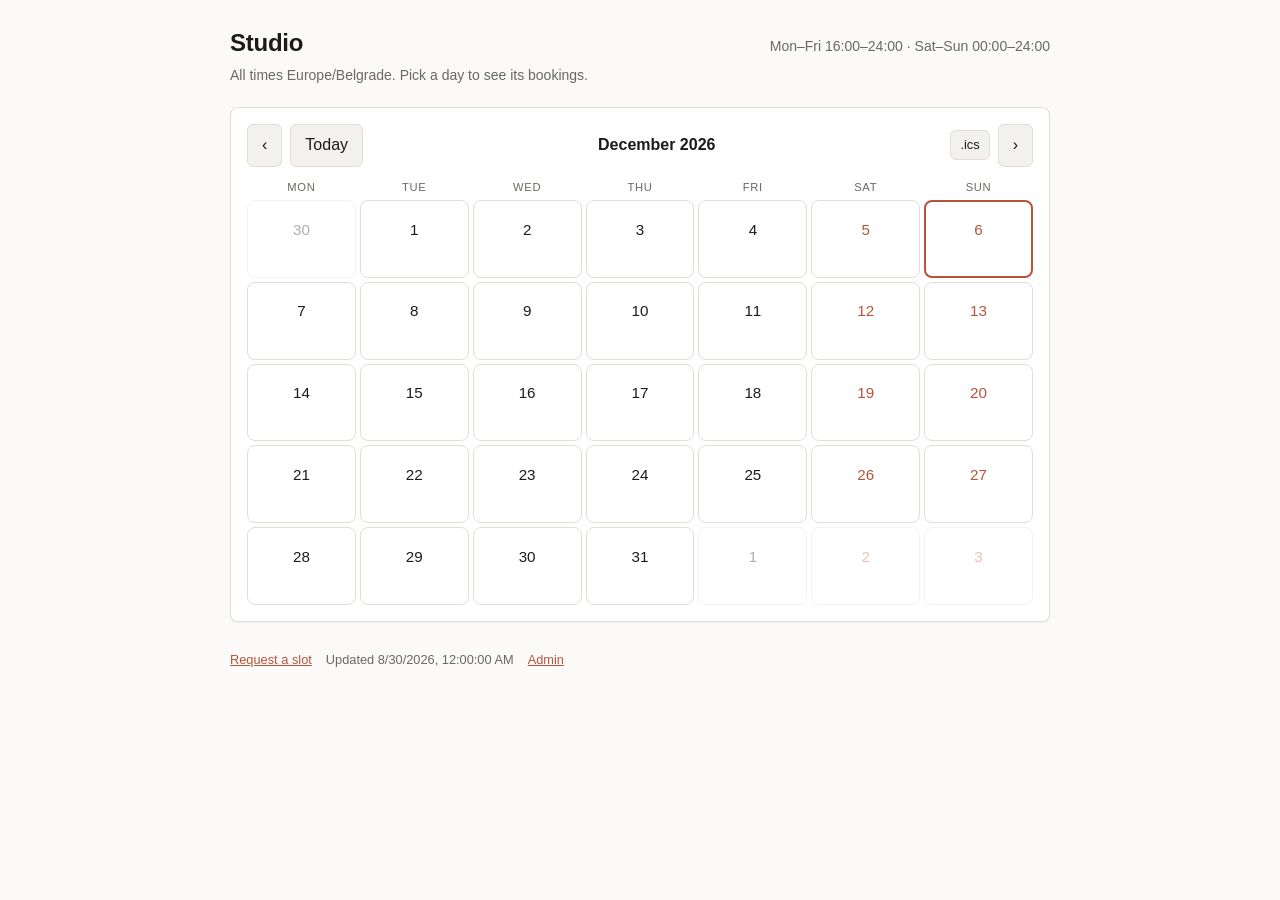
==== index.html @ 329a0c05 "feat: studio booking calendar on GitHub Pages Static month calendar plus a token-authenticated admin" ====
<!doctype html>
<html lang="en">
<head>
<meta charset="utf-8">
<meta name="viewport" content="width=device-width, initial-scale=1">
<title>Studio Scheduler</title>
<meta name="description" content="Studio booking calendar.">
<link rel="stylesheet" href="assets/style.css">
</head>
<body>
<div class="wrap">

  <header class="site-header">
    <h1 id="studio-name">Studio</h1>
    <span class="sub" id="hours-summary"></span>
  </header>
  <p class="hours-note" id="tz-note"></p>

  <div class="msg error" id="load-error" hidden></div>

  <section class="panel">
    <div class="cal-toolbar">
      <button type="button" id="prev-month" aria-label="Previous month">&lsaquo;</button>
      <button type="button" id="this-month">Today</button>
      <div class="cal-title" id="cal-title" aria-live="polite"></div>
      <button type="button" class="small" id="export-ics">.ics</button>
      <button type="button" id="next-month" aria-label="Next month">&rsaquo;</button>
    </div>
    <div class="cal-grid" id="cal-head" aria-hidden="true"></div>
    <div class="cal-grid" id="cal-grid"></div>
  </section>

  <section class="panel" id="day-panel" hidden>
    <h2 id="day-title"></h2>
    <p class="day-window" id="day-window"></p>
    <ul class="slot-list" id="day-slots"></ul>
    <p class="empty" id="day-empty" hidden>No bookings on this day.</p>
    <div id="day-free"></div>
  </section>

  <footer class="site-footer">
    <a id="contact-link" hidden></a>
    <span id="updated-note"></span>
    <a href="admin.html">Admin</a>
  </footer>

</div>
<script src="assets/common.js"></script>
<script src="assets/app.js"></script>
</body>
</html>
---- assets/style.css ----
/* Studio Scheduler — shared styles. Light and dark, no dependencies. */

:root {
  --bg: #fbfaf8;
  --surface: #ffffff;
  --surface-2: #f3f1ed;
  --text: #1c1b19;
  --muted: #6b6862;
  --line: #e2ded7;
  --accent: #b8543a;
  --accent-soft: #f6e6e1;
  --warn: #8a6d1f;
  --warn-soft: #fbf3dc;
  --error: #a32e22;
  --error-soft: #fbe6e3;
  --ok: #2f6b47;
  --ok-soft: #e3f1e8;
  --radius: 8px;
  --shadow: 0 1px 2px rgba(0, 0, 0, .06);
}

@media (prefers-color-scheme: dark) {
  :root {
    --bg: #171614;
    --surface: #201f1c;
    --surface-2: #2a2825;
    --text: #eeece7;
    --muted: #a29d94;
    --line: #35322e;
    --accent: #e0846a;
    --accent-soft: #3a2620;
    --warn: #d9bc70;
    --warn-soft: #332c17;
    --error: #e8867a;
    --error-soft: #38211e;
    --ok: #86c6a0;
    --ok-soft: #1d2f24;
    --shadow: 0 1px 2px rgba(0, 0, 0, .3);
  }
}

* { box-sizing: border-box; }

body {
  margin: 0;
  padding: 24px 16px 64px;
  background: var(--bg);
  color: var(--text);
  font: 16px/1.55 -apple-system, BlinkMacSystemFont, "Segoe UI", Roboto, Helvetica, Arial, sans-serif;
  -webkit-font-smoothing: antialiased;
}

.wrap { max-width: 820px; margin: 0 auto; }

a { color: var(--accent); }

h1 { font-size: 1.5rem; margin: 0; letter-spacing: -.01em; }
h2 { font-size: 1.05rem; margin: 0 0 12px; }
h3 { font-size: .95rem; margin: 0 0 8px; }

.site-header {
  display: flex;
  align-items: baseline;
  justify-content: space-between;
  gap: 12px;
  flex-wrap: wrap;
  margin-bottom: 4px;
}

.site-header .sub { color: var(--muted); font-size: .875rem; }

.hours-note {
  color: var(--muted);
  font-size: .875rem;
  margin: 0 0 20px;
}

/* ---------- panels ---------- */

.panel {
  background: var(--surface);
  border: 1px solid var(--line);
  border-radius: var(--radius);
  padding: 16px;
  margin-bottom: 16px;
  box-shadow: var(--shadow);
}

.panel.collapsed .panel-body { display: none; }

.panel-head {
  display: flex;
  align-items: center;
  justify-content: space-between;
  gap: 12px;
  flex-wrap: wrap;
}

/* ---------- calendar ---------- */

.cal-toolbar {
  display: flex;
  align-items: center;
  gap: 8px;
  margin-bottom: 12px;
}

.cal-title {
  font-weight: 600;
  flex: 1;
  text-align: center;
  font-variant-numeric: tabular-nums;
}

.cal-grid {
  display: grid;
  grid-template-columns: repeat(7, 1fr);
  gap: 4px;
}

.cal-head {
  text-align: center;
  font-size: .7rem;
  letter-spacing: .06em;
  text-transform: uppercase;
  color: var(--muted);
  padding-bottom: 4px;
}

.cal-day {
  position: relative;
  aspect-ratio: 7 / 5;
  min-height: 52px;
  display: flex;
  flex-direction: column;
  align-items: center;
  justify-content: center;
  gap: 3px;
  padding: 2px;
  background: var(--surface);
  border: 1px solid var(--line);
  border-radius: var(--radius);
  font: inherit;
  font-variant-numeric: tabular-nums;
  color: var(--text);
  cursor: pointer;
  transition: background .12s, border-color .12s;
}

.cal-day:hover { background: var(--surface-2); }
.cal-day.outside { opacity: .35; }
.cal-day.today { border-color: var(--accent); border-width: 2px; }
.cal-day.selected { background: var(--accent-soft); border-color: var(--accent); }
.cal-day.weekend .cal-num { color: var(--accent); }

.cal-num { font-size: .95rem; }

.cal-dot {
  min-width: 18px;
  height: 16px;
  padding: 0 4px;
  display: inline-flex;
  align-items: center;
  justify-content: center;
  border-radius: 999px;
  background: var(--accent);
  color: #fff;
  font-size: .65rem;
  font-weight: 600;
}

@media (prefers-color-scheme: dark) {
  .cal-dot { color: #171614; }
}

.cal-spacer { height: 16px; }

/* ---------- day detail ---------- */

.day-window { color: var(--muted); font-size: .85rem; margin: 0 0 12px; }

.slot-list { list-style: none; margin: 0; padding: 0; }

.slot {
  display: flex;
  align-items: center;
  gap: 12px;
  padding: 9px 0;
  border-top: 1px solid var(--line);
}

.slot:first-child { border-top: 0; }

.slot-time {
  font-variant-numeric: tabular-nums;
  font-weight: 600;
  white-space: nowrap;
}

.slot-name { flex: 1; min-width: 0; overflow-wrap: anywhere; }

.slot-actions { display: flex; gap: 6px; }

.free-list {
  display: flex;
  flex-wrap: wrap;
  gap: 6px;
  margin-top: 4px;
}

.free-chip {
  font-size: .8rem;
  font-variant-numeric: tabular-nums;
  padding: 2px 8px;
  border-radius: 999px;
  background: var(--ok-soft);
  color: var(--ok);
}

.date-group { margin-bottom: 18px; }
.date-group h3 { color: var(--muted); font-weight: 600; }

/* ---------- forms and buttons ---------- */

label { display: block; font-size: .8rem; color: var(--muted); margin-bottom: 4px; }

input, select, button, textarea {
  font: inherit;
  color: var(--text);
}

input, select {
  width: 100%;
  padding: 8px 10px;
  background: var(--bg);
  border: 1px solid var(--line);
  border-radius: 6px;
}

input:focus-visible, select:focus-visible, button:focus-visible {
  outline: 2px solid var(--accent);
  outline-offset: 1px;
}

.field-row {
  display: flex;
  gap: 10px;
  flex-wrap: wrap;
  margin-bottom: 12px;
}

.field { flex: 1 1 140px; min-width: 0; }
.field.wide { flex: 2 1 220px; }

button {
  padding: 8px 14px;
  background: var(--surface-2);
  border: 1px solid var(--line);
  border-radius: 6px;
  cursor: pointer;
  transition: background .12s;
}

button:hover:not(:disabled) { background: var(--line); }
button:disabled { opacity: .5; cursor: default; }

button.primary {
  background: var(--accent);
  border-color: var(--accent);
  color: #fff;
}

@media (prefers-color-scheme: dark) {
  button.primary { color: #171614; }
}

button.primary:hover:not(:disabled) { filter: brightness(1.08); }

button.small {
  padding: 4px 9px;
  font-size: .8rem;
}

button.danger { color: var(--error); }

.button-row { display: flex; gap: 8px; flex-wrap: wrap; align-items: center; }

/* ---------- messages ---------- */

.msg {
  padding: 10px 12px;
  border-radius: 6px;
  font-size: .875rem;
  margin-bottom: 12px;
}

.msg ul { margin: 4px 0 0; padding-left: 18px; }
.msg.error { background: var(--error-soft); color: var(--error); }
.msg.warn { background: var(--warn-soft); color: var(--warn); }
.msg.ok { background: var(--ok-soft); color: var(--ok); }
.msg.info { background: var(--surface-2); color: var(--muted); }
.msg[hidden] { display: none; }

.empty { color: var(--muted); font-size: .9rem; margin: 0; }

.status-dot {
  display: inline-block;
  width: 8px;
  height: 8px;
  border-radius: 50%;
  background: var(--muted);
  margin-right: 6px;
  vertical-align: baseline;
}

.status-dot.on { background: var(--ok); }
.status-dot.off { background: var(--error); }

.site-footer {
  margin-top: 28px;
  color: var(--muted);
  font-size: .8rem;
  display: flex;
  gap: 14px;
  flex-wrap: wrap;
}

.hint { font-size: .8rem; color: var(--muted); margin: 6px 0 0; }

@media (max-width: 600px) {
  body { padding: 16px 12px 48px; }
  .site-header .sub { flex-basis: 100%; }
  .cal-grid { gap: 3px; }
  /* Square cells with no minimum, so seven columns always fit the viewport. */
  .cal-day { aspect-ratio: 1 / 1; min-height: 0; border-radius: 6px; }
  .cal-num { font-size: .85rem; }
  .cal-spacer { height: 10px; }
  .field { flex-basis: 100%; }
}
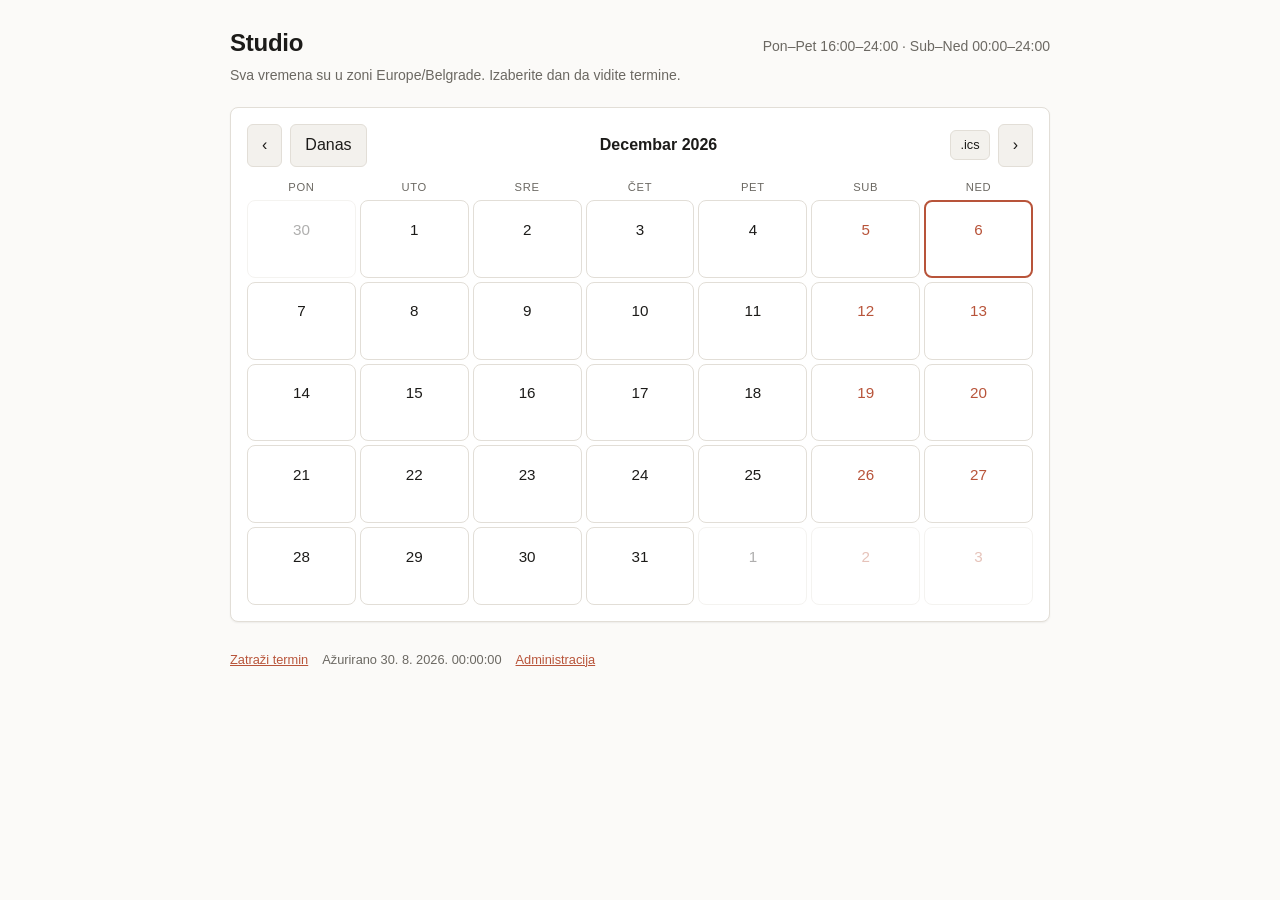
==== commit f9308288: "feat: translate interface to Serbian (Latin) Day and month names, all UI labels, validation messages" ====
--- a/index.html
+++ b/index.html
@@ -1,10 +1,10 @@
 <!doctype html>
-<html lang="en">
+<html lang="sr-Latn-RS">
 <head>
 <meta charset="utf-8">
 <meta name="viewport" content="width=device-width, initial-scale=1">
-<title>Studio Scheduler</title>
-<meta name="description" content="Studio booking calendar.">
+<title>Kalendar termina</title>
+<meta name="description" content="Kalendar termina studija.">
 <link rel="stylesheet" href="assets/style.css">
 </head>
 <body>
@@ -20,11 +20,11 @@
 
   <section class="panel">
     <div class="cal-toolbar">
-      <button type="button" id="prev-month" aria-label="Previous month">&lsaquo;</button>
-      <button type="button" id="this-month">Today</button>
+      <button type="button" id="prev-month" aria-label="Prethodni mesec">&lsaquo;</button>
+      <button type="button" id="this-month">Danas</button>
       <div class="cal-title" id="cal-title" aria-live="polite"></div>
       <button type="button" class="small" id="export-ics">.ics</button>
-      <button type="button" id="next-month" aria-label="Next month">&rsaquo;</button>
+      <button type="button" id="next-month" aria-label="Sledeći mesec">&rsaquo;</button>
     </div>
     <div class="cal-grid" id="cal-head" aria-hidden="true"></div>
     <div class="cal-grid" id="cal-grid"></div>
@@ -34,14 +34,14 @@
     <h2 id="day-title"></h2>
     <p class="day-window" id="day-window"></p>
     <ul class="slot-list" id="day-slots"></ul>
-    <p class="empty" id="day-empty" hidden>No bookings on this day.</p>
+    <p class="empty" id="day-empty" hidden>Nema termina za ovaj dan.</p>
     <div id="day-free"></div>
   </section>
 
   <footer class="site-footer">
     <a id="contact-link" hidden></a>
     <span id="updated-note"></span>
-    <a href="admin.html">Admin</a>
+    <a href="admin.html">Administracija</a>
   </footer>
 
 </div>
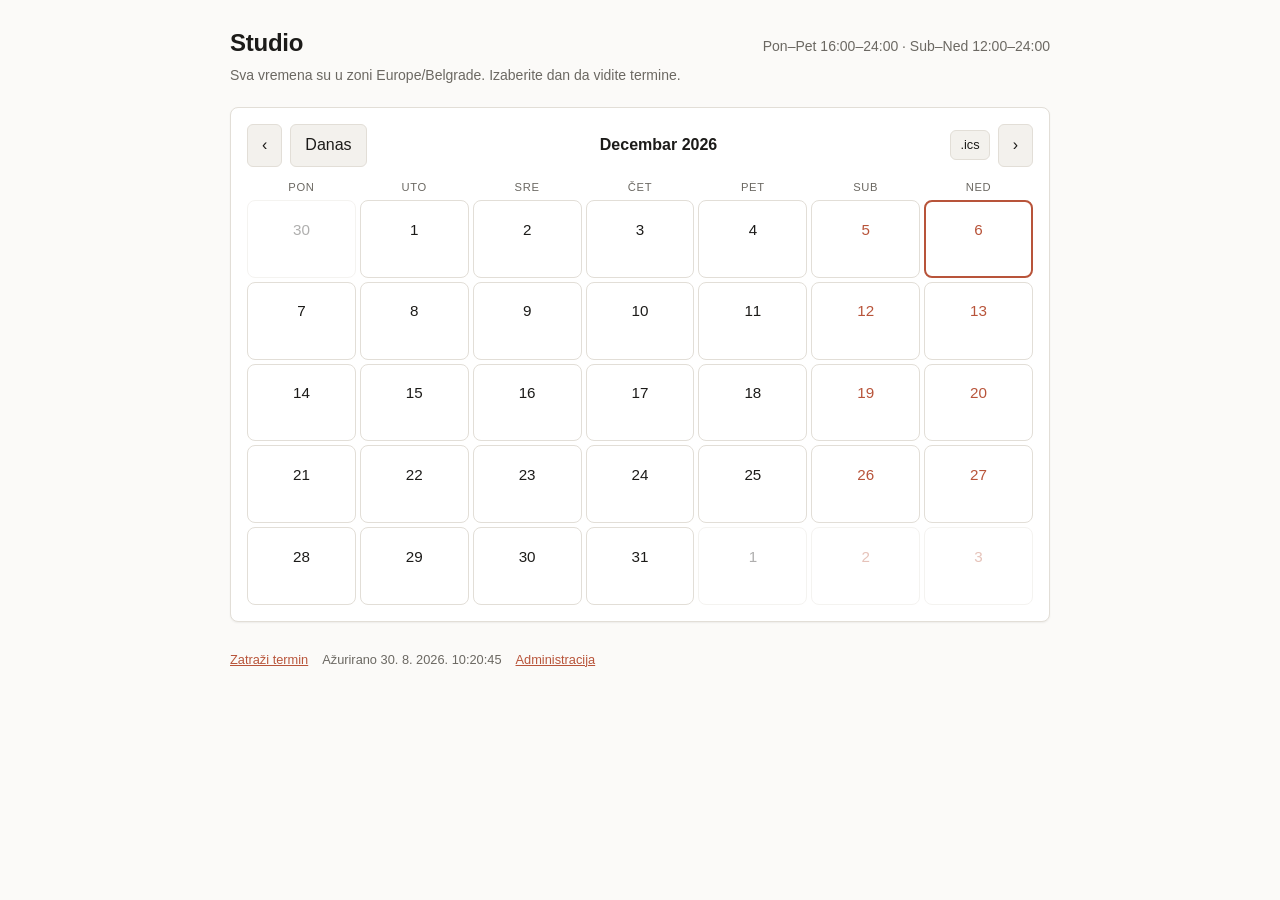
==== commit 7448886b: "feat: permanent weekly schedules; weekend opens at 12:00 A repeating slot is stored once as a rule w" ====
--- a/index.html
+++ b/index.html
@@ -5,7 +5,7 @@
 <meta name="viewport" content="width=device-width, initial-scale=1">
 <title>Kalendar termina</title>
 <meta name="description" content="Kalendar termina studija.">
-<link rel="stylesheet" href="assets/style.css">
+<link rel="stylesheet" href="assets/style.css?v=3">
 </head>
 <body>
 <div class="wrap">
@@ -45,7 +45,7 @@
   </footer>
 
 </div>
-<script src="assets/common.js"></script>
-<script src="assets/app.js"></script>
+<script src="assets/common.js?v=3"></script>
+<script src="assets/app.js?v=3"></script>
 </body>
 </html>
--- a/assets/style.css
+++ b/assets/style.css
@@ -199,7 +199,24 @@
 
 .slot-name { flex: 1; min-width: 0; overflow-wrap: anywhere; }
 
-.slot-actions { display: flex; gap: 6px; }
+.slot-actions { display: flex; gap: 6px; align-items: center; flex-wrap: wrap; }
+
+.slot-note {
+  color: var(--muted);
+  font-size: .8rem;
+  font-variant-numeric: tabular-nums;
+  white-space: nowrap;
+}
+
+.tag {
+  font-size: .7rem;
+  letter-spacing: .03em;
+  padding: 2px 7px;
+  border-radius: 999px;
+  background: var(--accent-soft);
+  color: var(--accent);
+  white-space: nowrap;
+}
 
 .free-list {
   display: flex;
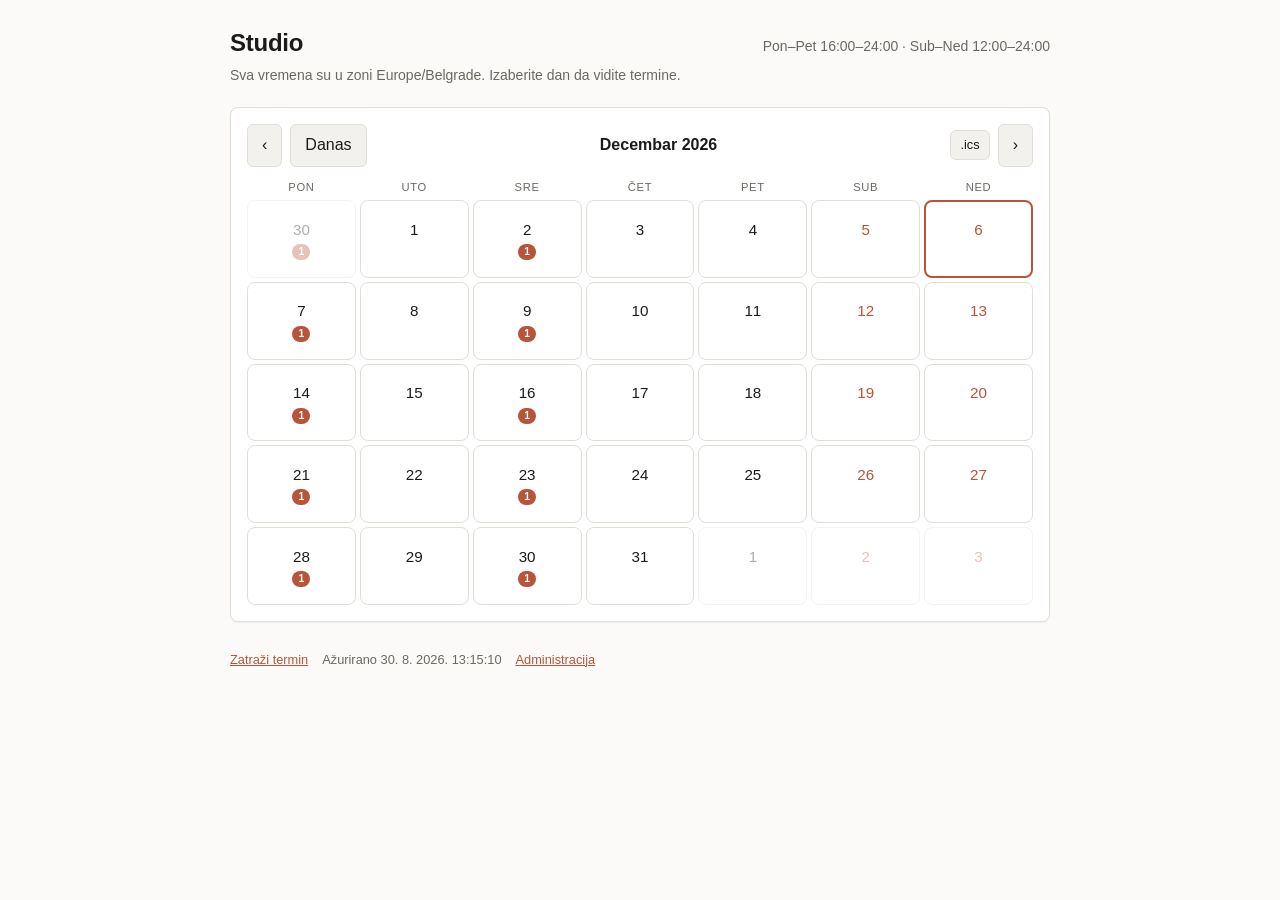
==== commit 4e475846: "feat: point the contact link at a booking request form Replaces the removed mail address, keeping th" ====
--- a/index.html
+++ b/index.html
@@ -5,7 +5,7 @@
 <meta name="viewport" content="width=device-width, initial-scale=1">
 <title>Kalendar termina</title>
 <meta name="description" content="Kalendar termina studija.">
-<link rel="stylesheet" href="assets/style.css?v=3">
+<link rel="stylesheet" href="assets/style.css?v=4">
 </head>
 <body>
 <div class="wrap">
@@ -45,7 +45,7 @@
   </footer>
 
 </div>
-<script src="assets/common.js?v=3"></script>
-<script src="assets/app.js?v=3"></script>
+<script src="assets/common.js?v=4"></script>
+<script src="assets/app.js?v=4"></script>
 </body>
 </html>
